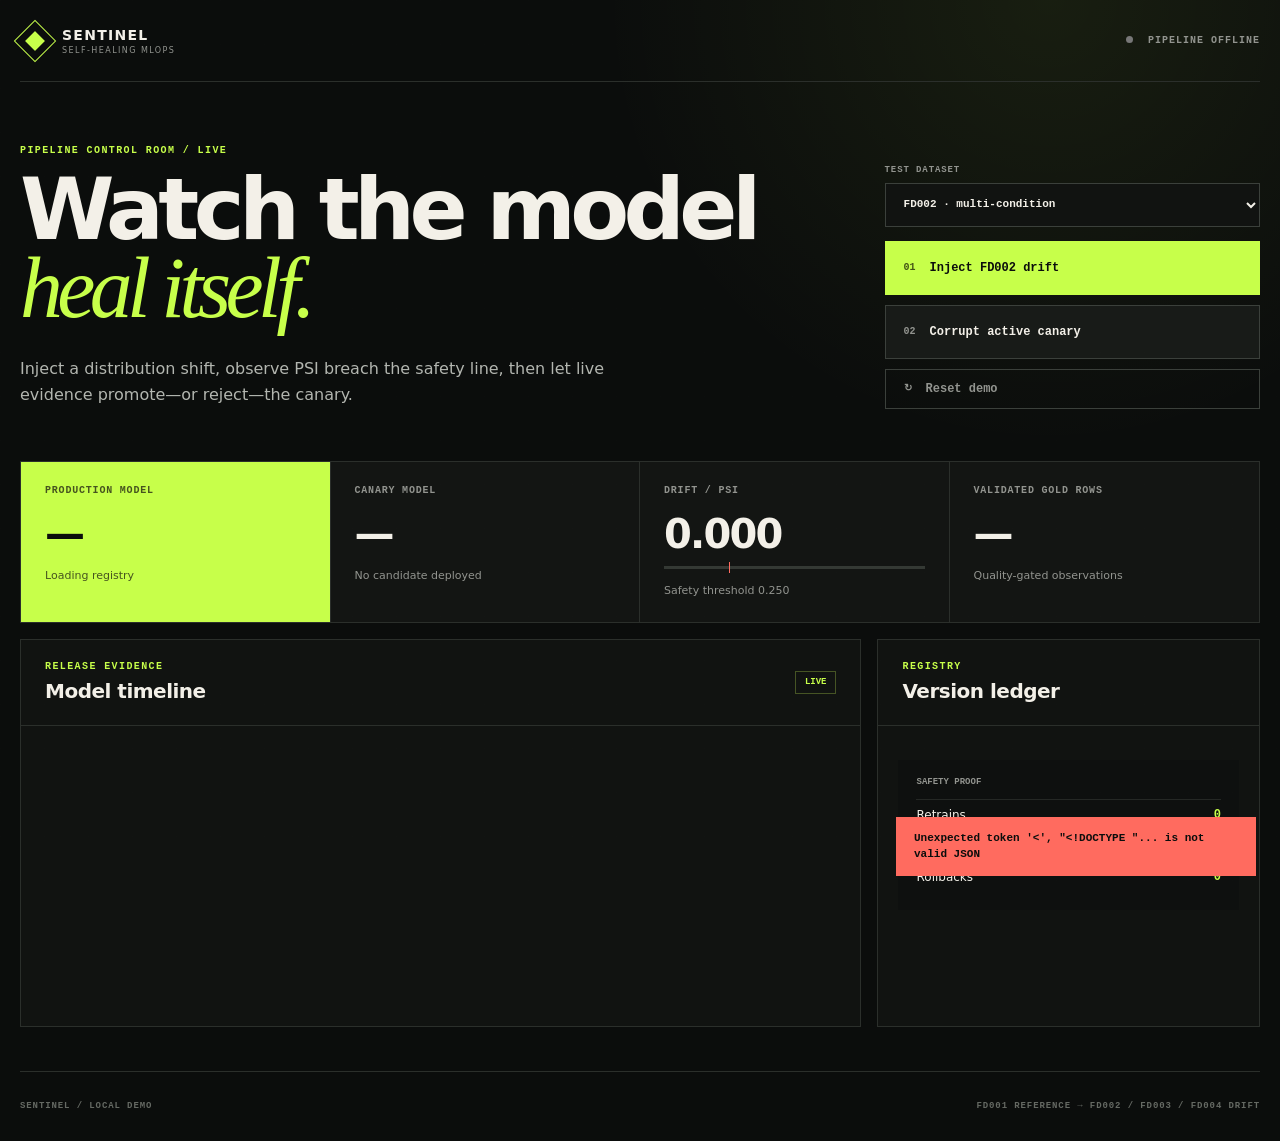
==== src/sentinel/web/index.html @ ae62caf4 "feat: add synthetic telemetry generation and associated types - Implemented `generate_telemetry` fun" ====
<!doctype html>
<html lang="en">
  <head>
    <meta charset="utf-8" />
    <meta name="viewport" content="width=device-width, initial-scale=1" />
    <meta name="description" content="Operate and verify the Sentinel self-healing MLOps loop." />
    <title>Sentinel Control Room</title>
    <link rel="stylesheet" href="styles.css" />
    <script src="app.js" defer></script>
  </head>
  <body>
    <div class="shell">
      <header class="topbar">
        <a class="brand" href="/" aria-label="Sentinel home">
          <span class="brand-mark" aria-hidden="true"></span>
          <span><strong>SENTINEL</strong><small>SELF-HEALING MLOPS</small></span>
        </a>
        <div class="connection" id="connection"><span></span> Connecting</div>
      </header>

      <main>
        <section class="hero" aria-labelledby="page-title">
          <div>
            <p class="eyebrow">PIPELINE CONTROL ROOM / LIVE</p>
            <h1 id="page-title">Watch the model<br /><em>heal itself.</em></h1>
            <p class="lede">Inject a distribution shift, observe PSI breach the safety line, then let live evidence promote—or reject—the canary.</p>
          </div>
          <div class="actions" aria-label="Demo controls">
            <label class="dataset-control" for="dataset">
              <span>TEST DATASET</span>
              <select id="dataset">
                <option value="FD002">FD002 · multi-condition</option>
                <option value="FD003">FD003 · dual-fault</option>
                <option value="FD004">FD004 · multi-condition + dual-fault</option>
              </select>
            </label>
            <button class="primary" id="drift-action"><span>01</span> Inject FD002 drift</button>
            <button id="regression-action"><span>02</span> Corrupt active canary</button>
            <button class="quiet" id="reset-action"><span>↻</span> Reset demo</button>
          </div>
        </section>

        <section class="signal-grid" aria-label="Current pipeline signals">
          <article class="signal accent">
            <p>Production model</p>
            <strong id="production-version">—</strong>
            <small id="production-state">Loading registry</small>
          </article>
          <article class="signal">
            <p>Canary model</p>
            <strong id="canary-version">—</strong>
            <small id="canary-state">No candidate deployed</small>
          </article>
          <article class="signal">
            <p>Drift / PSI</p>
            <strong id="drift-score">0.000</strong>
            <div class="meter" aria-hidden="true"><span id="drift-meter"></span><i></i></div>
            <small>Safety threshold 0.250</small>
          </article>
          <article class="signal">
            <p>Validated Gold rows</p>
            <strong id="gold-rows">—</strong>
            <small>Quality-gated observations</small>
          </article>
        </section>

        <section class="workspace">
          <article class="panel timeline-panel">
            <div class="panel-heading">
              <div><p class="eyebrow">RELEASE EVIDENCE</p><h2>Model timeline</h2></div>
              <span class="live-pill">LIVE</span>
            </div>
            <ol class="timeline" id="timeline" aria-live="polite"></ol>
          </article>

          <aside class="panel registry-panel">
            <div class="panel-heading"><div><p class="eyebrow">REGISTRY</p><h2>Version ledger</h2></div></div>
            <div id="versions" class="versions"></div>
            <div class="proof">
              <p>Safety proof</p>
              <div><span>Retrains</span><strong id="retrain-count">0</strong></div>
              <div><span>Promotions</span><strong id="promotion-count">0</strong></div>
              <div><span>Rollbacks</span><strong id="rollback-count">0</strong></div>
            </div>
          </aside>
        </section>
      </main>

      <footer><span>SENTINEL / LOCAL DEMO</span><span>FD001 REFERENCE → FD002 / FD003 / FD004 DRIFT</span></footer>
    </div>
    <div class="toast" id="toast" role="status" aria-live="polite"></div>
  </body>
</html>
---- src/sentinel/web/styles.css ----
:root {
  color-scheme: dark;
  --ink: #f3f0e8;
  --muted: #92948f;
  --panel: #151715;
  --line: #2b2f2b;
  --acid: #c7ff4a;
  --acid-soft: rgba(199, 255, 74, 0.12);
  --danger: #ff6b5f;
  --bg: #0b0d0c;
}

* { box-sizing: border-box; }

body {
  margin: 0;
  min-width: 320px;
  background:
    radial-gradient(circle at 82% 0%, rgba(199, 255, 74, 0.07), transparent 28rem),
    var(--bg);
  color: var(--ink);
  font-family: Inter, ui-sans-serif, system-ui, -apple-system, BlinkMacSystemFont, "Segoe UI", sans-serif;
}

body::before {
  position: fixed;
  inset: 0;
  pointer-events: none;
  content: "";
  opacity: 0.18;
  background-image: linear-gradient(rgba(255,255,255,.025) 1px, transparent 1px), linear-gradient(90deg, rgba(255,255,255,.025) 1px, transparent 1px);
  background-size: 44px 44px;
}

.shell { width: min(1360px, calc(100% - 40px)); margin: 0 auto; }
.topbar { height: 82px; display: flex; align-items: center; justify-content: space-between; border-bottom: 1px solid var(--line); }
.brand { display: flex; align-items: center; gap: 12px; color: inherit; text-decoration: none; letter-spacing: .08em; }
.brand-mark { width: 30px; height: 30px; border: 1px solid var(--acid); position: relative; transform: rotate(45deg); }
.brand-mark::after { content: ""; position: absolute; inset: 7px; background: var(--acid); }
.brand strong, .brand small { display: block; }
.brand strong { font-size: 14px; }
.brand small { margin-top: 3px; color: var(--muted); font-size: 8px; letter-spacing: .18em; }
.connection { color: var(--muted); font: 600 10px/1 ui-monospace, SFMono-Regular, Menlo, monospace; text-transform: uppercase; letter-spacing: .1em; }
.connection span { display: inline-block; width: 7px; height: 7px; margin-right: 8px; border-radius: 50%; background: #777; }
.connection.online { color: var(--acid); }
.connection.online span { background: var(--acid); box-shadow: 0 0 12px var(--acid); }

.hero { min-height: 350px; display: grid; grid-template-columns: minmax(0, 1.5fr) minmax(280px, .7fr); align-items: end; gap: 60px; padding: 64px 0 52px; }
.eyebrow { margin: 0 0 14px; color: var(--acid); font: 700 10px/1 ui-monospace, SFMono-Regular, Menlo, monospace; letter-spacing: .14em; }
h1 { margin: 0; max-width: 820px; font-size: clamp(46px, 6.7vw, 94px); line-height: .91; letter-spacing: -.065em; font-weight: 720; }
h1 em { color: var(--acid); font-family: Georgia, serif; font-weight: 400; }
.lede { max-width: 630px; margin: 28px 0 0; color: #b3b6b0; font-size: 16px; line-height: 1.65; }
.actions { display: grid; gap: 10px; align-content: end; }
.dataset-control { display: grid; gap: 8px; padding-bottom: 4px; color: var(--muted); font: 650 9px/1 ui-monospace, monospace; letter-spacing: .1em; }
select { width: 100%; min-height: 44px; border: 1px solid #3b403b; border-radius: 0; background: #111311; color: var(--ink); padding: 0 14px; font: 600 11px/1 ui-monospace, monospace; }
select:focus-visible, button:focus-visible { outline: 2px solid var(--acid); outline-offset: 2px; }
button { min-height: 54px; display: flex; align-items: center; gap: 14px; border: 1px solid #3b403b; background: #181b18; color: var(--ink); padding: 0 18px; cursor: pointer; font: 650 12px/1 ui-monospace, SFMono-Regular, Menlo, monospace; text-align: left; transition: .18s ease; }
button span { color: var(--muted); font-size: 10px; }
button:hover:not(:disabled) { transform: translateY(-2px); border-color: var(--acid); }
button.primary { background: var(--acid); color: #0b0d0c; border-color: var(--acid); }
button.primary span { color: #445516; }
button.quiet { min-height: 40px; background: transparent; color: var(--muted); }
button:disabled { opacity: .35; cursor: not-allowed; }

.signal-grid { display: grid; grid-template-columns: repeat(4, 1fr); border: 1px solid var(--line); }
.signal { min-height: 154px; padding: 24px; border-right: 1px solid var(--line); background: rgba(21,23,21,.84); }
.signal:last-child { border: 0; }
.signal.accent { background: var(--acid); color: #0b0d0c; }
.signal p { margin: 0; color: var(--muted); font: 650 10px/1 ui-monospace, SFMono-Regular, Menlo, monospace; letter-spacing: .08em; text-transform: uppercase; }
.signal.accent p, .signal.accent small { color: #46541f; }
.signal strong { display: block; margin: 18px 0 10px; font-size: 40px; line-height: 1; letter-spacing: -.045em; }
.signal small { color: var(--muted); font-size: 11px; }
.meter { height: 3px; margin: 12px 0 10px; position: relative; background: #343934; }
.meter span { display: block; height: 100%; width: 0; background: var(--acid); transition: width .5s ease; }
.meter i { position: absolute; left: 25%; top: -4px; width: 1px; height: 11px; background: var(--danger); }

.workspace { display: grid; grid-template-columns: 1.65fr .75fr; gap: 16px; padding: 16px 0 44px; }
.panel { border: 1px solid var(--line); background: rgba(18,20,18,.9); }
.panel-heading { min-height: 84px; padding: 22px 24px; display: flex; justify-content: space-between; align-items: center; border-bottom: 1px solid var(--line); }
.panel-heading .eyebrow { margin-bottom: 7px; }
h2 { margin: 0; font-size: 20px; letter-spacing: -.025em; }
.live-pill { border: 1px solid #465424; color: var(--acid); padding: 6px 9px; font: 700 9px/1 ui-monospace, monospace; }
.timeline { min-height: 300px; max-height: 410px; overflow: auto; list-style: none; padding: 10px 24px 24px; margin: 0; }
.timeline li { position: relative; display: grid; grid-template-columns: 58px 12px 1fr; gap: 12px; min-height: 62px; align-items: start; padding-top: 18px; color: #c9ccc5; font-size: 13px; }
.timeline time { color: #747872; font: 10px/1.3 ui-monospace, monospace; }
.timeline .dot { width: 8px; height: 8px; border: 1px solid var(--acid); background: var(--bg); transform: rotate(45deg); }
.timeline li:not(:last-child)::after { content: ""; position: absolute; left: 75px; top: 31px; bottom: -18px; width: 1px; background: #343834; }
.timeline b { display: block; margin-bottom: 5px; color: var(--ink); font: 650 11px/1.2 ui-monospace, monospace; text-transform: uppercase; }
.timeline p { margin: 0; color: var(--muted); line-height: 1.45; }
.empty { display: grid !important; grid-template-columns: 1fr !important; place-items: center; min-height: 250px !important; color: var(--muted) !important; text-align: center; }
.empty::after { display: none; }
.versions { padding: 10px 20px 16px; }
.version { display: grid; grid-template-columns: 42px 1fr auto; align-items: center; gap: 12px; padding: 16px 4px; border-bottom: 1px solid var(--line); }
.version-id { display: grid; place-items: center; width: 38px; height: 38px; border: 1px solid #3a3f39; color: var(--acid); font: 700 12px/1 ui-monospace, monospace; }
.version b { display: block; margin-bottom: 4px; font-size: 12px; text-transform: uppercase; }
.version small { color: var(--muted); font-size: 10px; }
.state { padding: 5px 7px; background: #292d29; color: #b6bbb2; font: 650 8px/1 ui-monospace, monospace; text-transform: uppercase; }
.state.production, .state.canary { color: var(--acid); background: var(--acid-soft); }
.state.rolled_back, .state.rejected { color: var(--danger); background: rgba(255,107,95,.1); }
.proof { margin: 8px 20px 20px; padding: 18px; background: #0e100f; }
.proof > p { margin: 0 0 12px; color: var(--muted); font: 650 9px/1 ui-monospace, monospace; text-transform: uppercase; }
.proof div { display: flex; justify-content: space-between; padding: 8px 0; border-top: 1px solid #252825; font-size: 12px; }
.proof strong { color: var(--acid); font-family: ui-monospace, monospace; }
footer { min-height: 70px; display: flex; align-items: center; justify-content: space-between; border-top: 1px solid var(--line); color: #656963; font: 600 9px/1 ui-monospace, monospace; letter-spacing: .1em; }
.toast { position: fixed; right: 24px; bottom: 24px; max-width: 360px; padding: 14px 18px; background: var(--ink); color: var(--bg); font: 650 11px/1.4 ui-monospace, monospace; opacity: 0; transform: translateY(15px); pointer-events: none; transition: .2s ease; }
.toast.visible { opacity: 1; transform: translateY(0); }
.toast.error { background: var(--danger); }

@media (max-width: 900px) {
  .hero, .workspace { grid-template-columns: 1fr; }
  .hero { gap: 36px; }
  .signal-grid { grid-template-columns: 1fr 1fr; }
  .signal:nth-child(2) { border-right: 0; }
  .signal:nth-child(-n+2) { border-bottom: 1px solid var(--line); }
}

@media (max-width: 560px) {
  .shell { width: min(100% - 24px, 1360px); }
  .topbar { height: 68px; }
  .hero { min-height: 0; padding: 48px 0 36px; }
  h1 { font-size: 48px; }
  .signal-grid { grid-template-columns: 1fr; }
  .signal { border-right: 0; border-bottom: 1px solid var(--line); }
  .workspace { padding-top: 12px; }
  footer { align-items: flex-start; flex-direction: column; justify-content: center; gap: 8px; }
}

@media (prefers-reduced-motion: reduce) {
  *, *::before, *::after { scroll-behavior: auto !important; transition: none !important; }
}
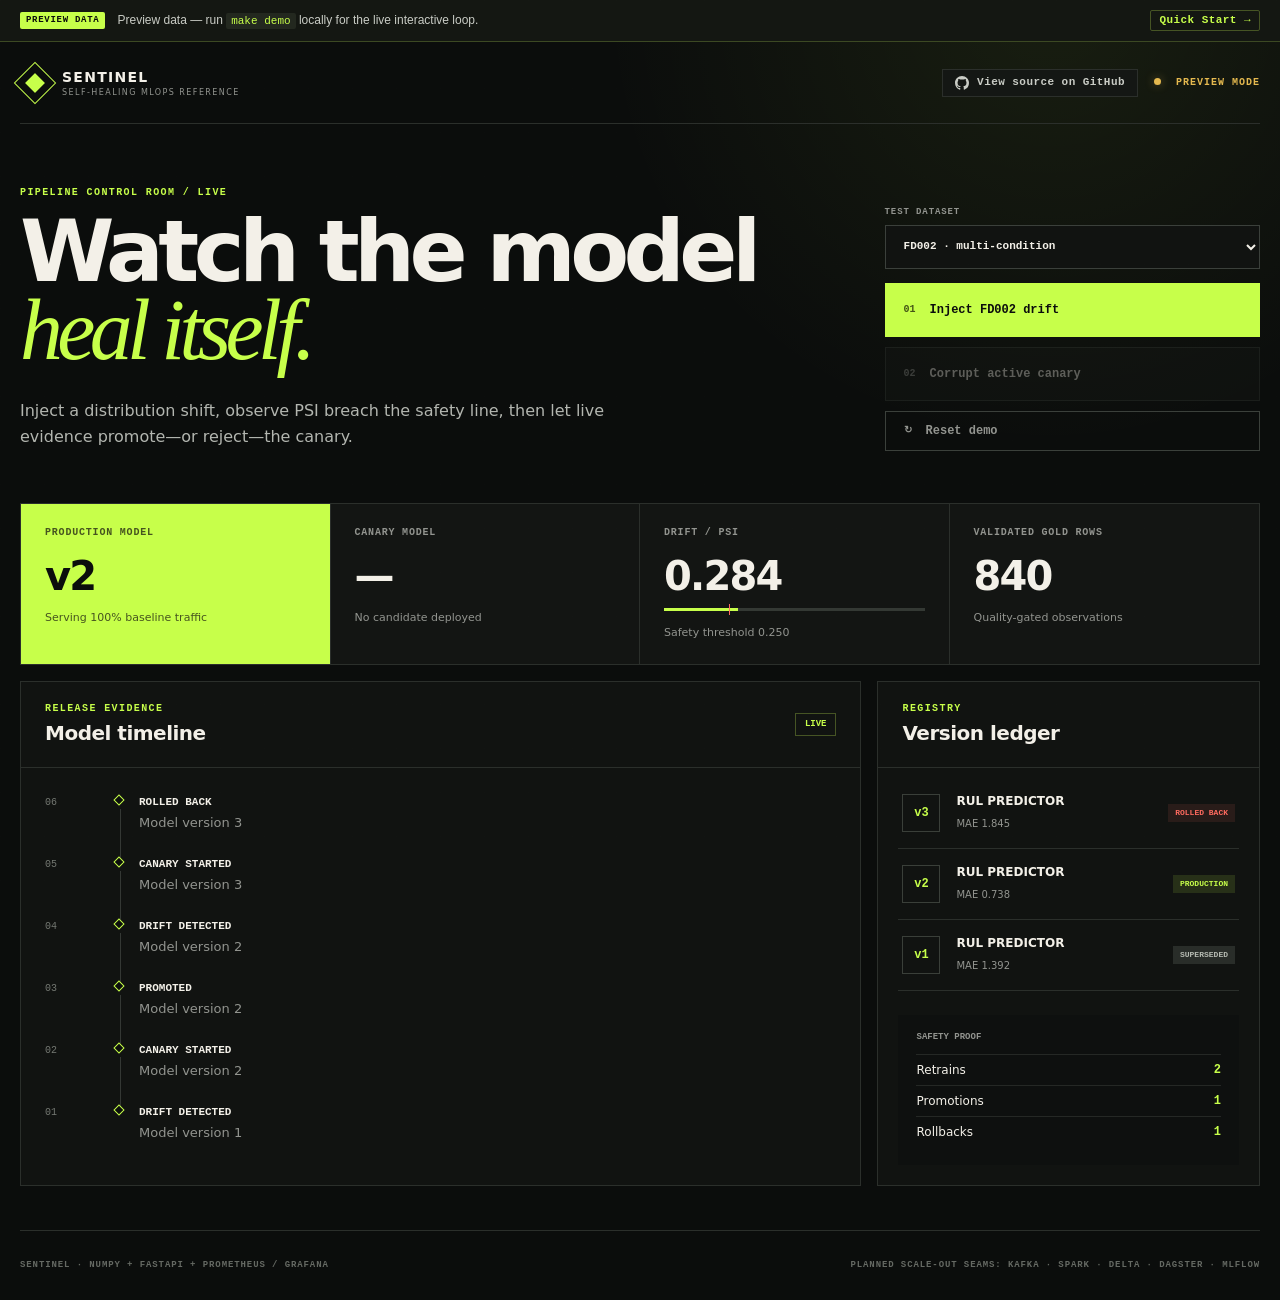
==== commit a89627c2: "feat(web): add demo preview fallback, GitHub repo link, and architecture copy alignment" ====
--- a/src/sentinel/web/index.html
+++ b/src/sentinel/web/index.html
@@ -9,13 +9,33 @@
     <script src="app.js" defer></script>
   </head>
   <body>
+    <div id="preview-banner" class="preview-banner hidden" role="status">
+      <div class="shell preview-banner-inner">
+        <span class="preview-badge">PREVIEW DATA</span>
+        <span class="preview-text">
+          Preview data — run <code>make demo</code> locally for the live interactive loop.
+        </span>
+        <a class="preview-link" href="https://github.com/scorpionTaj/Sentinel-MLOps#prove-the-loop" target="_blank" rel="noopener noreferrer">
+          Quick Start →
+        </a>
+      </div>
+    </div>
+
     <div class="shell">
       <header class="topbar">
         <a class="brand" href="/" aria-label="Sentinel home">
           <span class="brand-mark" aria-hidden="true"></span>
-          <span><strong>SENTINEL</strong><small>SELF-HEALING MLOPS</small></span>
+          <span><strong>SENTINEL</strong><small>SELF-HEALING MLOPS REFERENCE</small></span>
         </a>
-        <div class="connection" id="connection"><span></span> Connecting</div>
+        <div class="topbar-right">
+          <a class="github-link" href="https://github.com/scorpionTaj/Sentinel-MLOps" target="_blank" rel="noopener noreferrer" aria-label="View source on GitHub">
+            <svg viewBox="0 0 16 16" width="14" height="14" fill="currentColor" aria-hidden="true">
+              <path d="M8 0C3.58 0 0 3.58 0 8c0 3.54 2.29 6.53 5.47 7.59.4.07.55-.17.55-.38 0-.19-.01-.82-.01-1.49-2.01.37-2.53-.49-2.69-.94-.09-.23-.48-.94-.82-1.13-.28-.15-.68-.52-.01-.53.63-.01 1.08.58 1.23.82.72 1.21 1.87.87 2.33.66.07-.52.28-.87.51-1.07-1.78-.2-3.64-.89-3.64-3.95 0-.87.31-1.59.82-2.15-.08-.2-.36-1.02.08-2.12 0 0 .67-.21 2.2.82.64-.18 1.32-.27 2-.27.68 0 1.36.09 2 .27 1.53-1.04 2.2-.82 2.2-.82.44 1.1.16 1.92.08 2.12.51.56.82 1.27.82 2.15 0 3.07-1.87 3.75-3.65 3.95.29.25.54.73.54 1.48 0 1.07-.01 1.93-.01 2.2 0 .21.15.46.55.38A8.013 8.013 0 0016 8c0-4.42-3.58-8-8-8z"/>
+            </svg>
+            <span>View source on GitHub</span>
+          </a>
+          <div class="connection" id="connection"><span></span> Connecting</div>
+        </div>
       </header>
 
       <main>
@@ -86,7 +106,7 @@
         </section>
       </main>
 
-      <footer><span>SENTINEL / LOCAL DEMO</span><span>FD001 REFERENCE → FD002 / FD003 / FD004 DRIFT</span></footer>
+      <footer><span>SENTINEL · NUMPY + FASTAPI + PROMETHEUS / GRAFANA</span><span>PLANNED SCALE-OUT SEAMS: KAFKA · SPARK · DELTA · DAGSTER · MLFLOW</span></footer>
     </div>
     <div class="toast" id="toast" role="status" aria-live="polite"></div>
   </body>
--- a/src/sentinel/web/styles.css
+++ b/src/sentinel/web/styles.css
@@ -32,8 +32,80 @@
   background-size: 44px 44px;
 }
 
+.preview-banner {
+  background: #141712;
+  border-bottom: 1px solid #3c4923;
+  padding: 10px 0;
+  color: #dbe3d4;
+  font: 500 12px/1.4 Inter, sans-serif;
+}
+.preview-banner.hidden { display: none; }
+.preview-banner-inner {
+  display: flex;
+  align-items: center;
+  gap: 12px;
+  flex-wrap: wrap;
+}
+.preview-badge {
+  display: inline-block;
+  background: var(--acid);
+  color: #0b0d0c;
+  font: 750 9px/1 ui-monospace, monospace;
+  letter-spacing: .08em;
+  padding: 4px 6px;
+  border-radius: 2px;
+  text-transform: uppercase;
+}
+.preview-text {
+  flex: 1;
+  min-width: 260px;
+  color: #c9ccc5;
+}
+.preview-text code {
+  background: #23281f;
+  color: var(--acid);
+  padding: 2px 5px;
+  border-radius: 2px;
+  font-family: ui-monospace, monospace;
+  font-size: 11px;
+}
+.preview-link {
+  color: var(--acid);
+  text-decoration: none;
+  font: 600 11px/1 ui-monospace, monospace;
+  letter-spacing: .04em;
+  padding: 4px 8px;
+  border: 1px solid #465424;
+  border-radius: 2px;
+  transition: .15s ease;
+}
+.preview-link:hover {
+  background: var(--acid-soft);
+  border-color: var(--acid);
+}
+
 .shell { width: min(1360px, calc(100% - 40px)); margin: 0 auto; }
 .topbar { height: 82px; display: flex; align-items: center; justify-content: space-between; border-bottom: 1px solid var(--line); }
+.topbar-right { display: flex; align-items: center; gap: 16px; }
+.github-link {
+  display: inline-flex;
+  align-items: center;
+  gap: 8px;
+  padding: 6px 12px;
+  border: 1px solid var(--line);
+  background: #141714;
+  color: #c9ccc5;
+  text-decoration: none;
+  font: 600 11px/1 ui-monospace, monospace;
+  letter-spacing: .04em;
+  transition: .18s ease;
+}
+.github-link:hover {
+  border-color: var(--acid);
+  color: var(--ink);
+  transform: translateY(-1px);
+}
+.github-link svg { flex-shrink: 0; }
 .brand { display: flex; align-items: center; gap: 12px; color: inherit; text-decoration: none; letter-spacing: .08em; }
 .brand-mark { width: 30px; height: 30px; border: 1px solid var(--acid); position: relative; transform: rotate(45deg); }
 .brand-mark::after { content: ""; position: absolute; inset: 7px; background: var(--acid); }
@@ -44,6 +116,8 @@
 .connection span { display: inline-block; width: 7px; height: 7px; margin-right: 8px; border-radius: 50%; background: #777; }
 .connection.online { color: var(--acid); }
 .connection.online span { background: var(--acid); box-shadow: 0 0 12px var(--acid); }
+.connection.preview { color: #e5b94f; }
+.connection.preview span { background: #e5b94f; box-shadow: 0 0 10px rgba(229, 185, 79, 0.4); }
 
 .hero { min-height: 350px; display: grid; grid-template-columns: minmax(0, 1.5fr) minmax(280px, .7fr); align-items: end; gap: 60px; padding: 64px 0 52px; }
 .eyebrow { margin: 0 0 14px; color: var(--acid); font: 700 10px/1 ui-monospace, SFMono-Regular, Menlo, monospace; letter-spacing: .14em; }
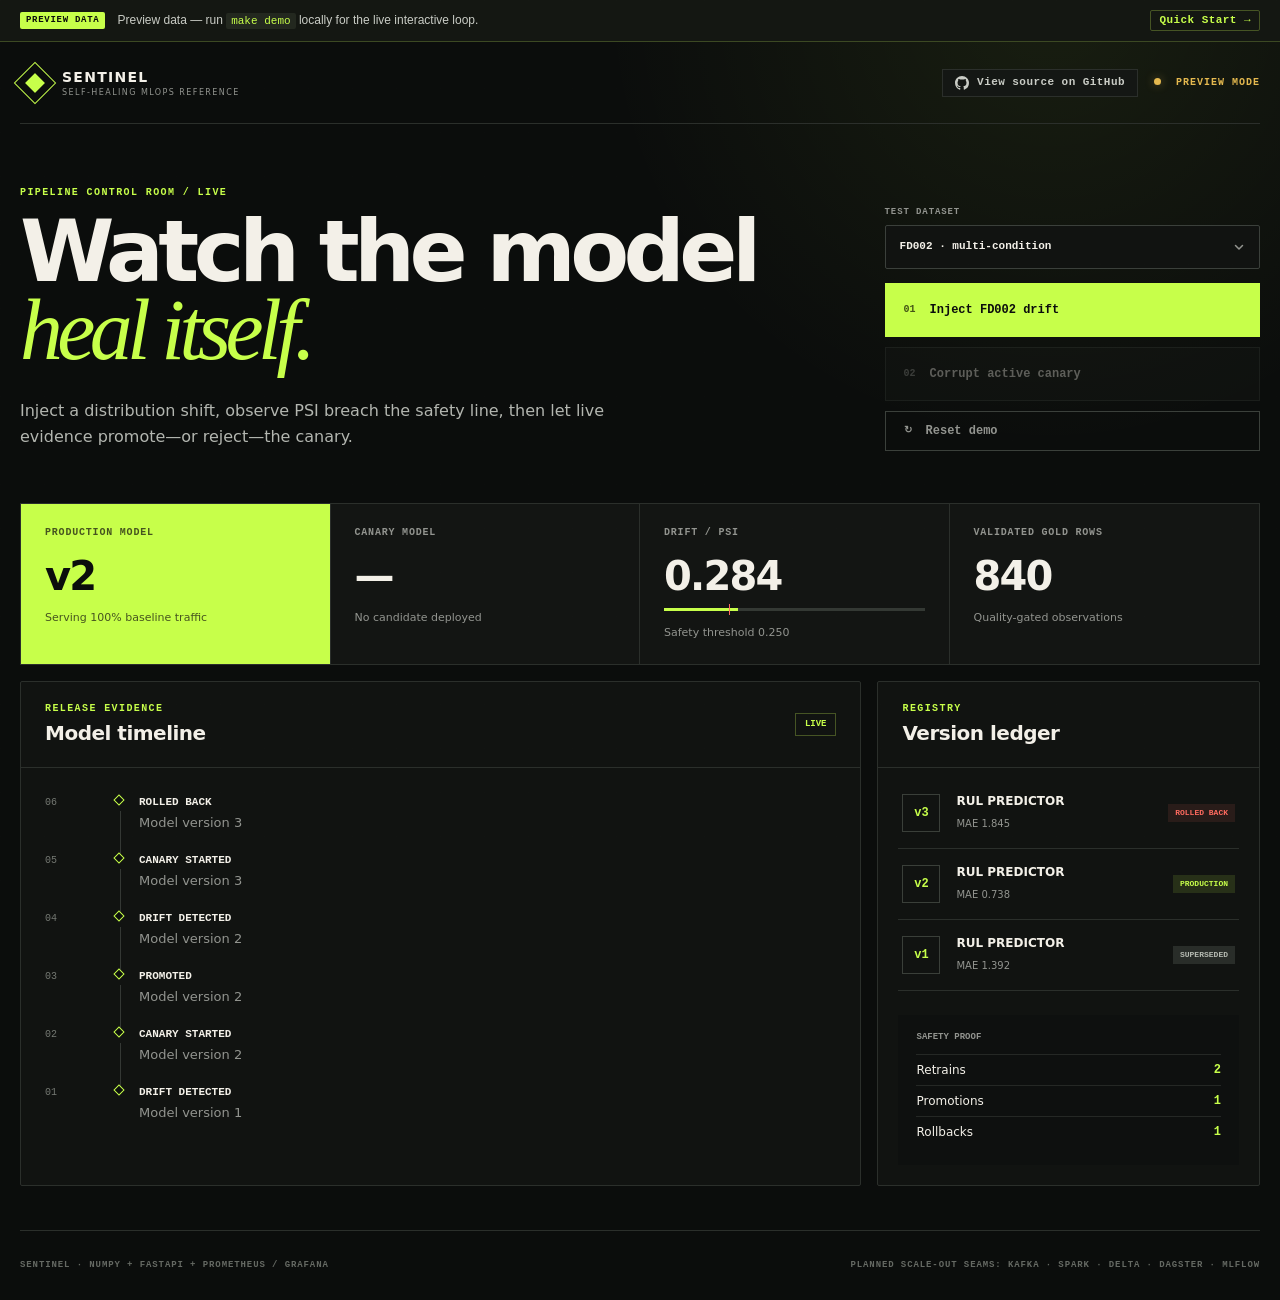
==== commit 797990ac: "fix(web): resolve timeline border containment, dropdown hover glitch, and enrich docs" ====
--- a/src/sentinel/web/index.html
+++ b/src/sentinel/web/index.html
@@ -48,10 +48,12 @@
           <div class="actions" aria-label="Demo controls">
             <label class="dataset-control" for="dataset">
               <span>TEST DATASET</span>
-              <select id="dataset">
+              <select id="dataset" aria-label="Select test dataset for drift injection">
                 <option value="FD002">FD002 · multi-condition</option>
                 <option value="FD003">FD003 · dual-fault</option>
                 <option value="FD004">FD004 · multi-condition + dual-fault</option>
+                <option value="SENSOR_BIAS">SENSOR_BIAS · sensor bias</option>
+                <option value="SENSOR_DROPOUT">SENSOR_DROPOUT · sensor dropout</option>
               </select>
             </label>
             <button class="primary" id="drift-action"><span>01</span> Inject FD002 drift</button>
--- a/src/sentinel/web/styles.css
+++ b/src/sentinel/web/styles.css
@@ -126,8 +126,33 @@
 .lede { max-width: 630px; margin: 28px 0 0; color: #b3b6b0; font-size: 16px; line-height: 1.65; }
 .actions { display: grid; gap: 10px; align-content: end; }
 .dataset-control { display: grid; gap: 8px; padding-bottom: 4px; color: var(--muted); font: 650 9px/1 ui-monospace, monospace; letter-spacing: .1em; }
-select { width: 100%; min-height: 44px; border: 1px solid #3b403b; border-radius: 0; background: #111311; color: var(--ink); padding: 0 14px; font: 600 11px/1 ui-monospace, monospace; }
+select {
+  width: 100%;
+  min-height: 44px;
+  border: 1px solid #3b403b;
+  border-radius: 2px;
+  background-color: #111311;
+  background-image: url("data:image/svg+xml,%3Csvg xmlns='http://www.w3.org/2000/svg' width='12' height='12' viewBox='0 0 12 12' fill='none'%3E%3Cpath d='M2.5 4.5L6 8L9.5 4.5' stroke='%2392948f' stroke-width='1.5' stroke-linecap='round' stroke-linejoin='round'/%3E%3C/svg%3E");
+  background-repeat: no-repeat;
+  background-position: right 14px center;
+  background-size: 12px;
+  color: var(--ink);
+  padding: 0 36px 0 14px;
+  font: 600 11px/1 ui-monospace, monospace;
+  appearance: none;
+  -webkit-appearance: none;
+  -moz-appearance: none;
+  cursor: pointer;
+  transition: border-color .15s ease;
+}
+select:hover { border-color: #555d55; }
 select:focus-visible, button:focus-visible { outline: 2px solid var(--acid); outline-offset: 2px; }
+select option {
+  background: #151815;
+  color: var(--ink);
+  padding: 8px 12px;
+  font: 500 11px ui-monospace, monospace;
+}
 button { min-height: 54px; display: flex; align-items: center; gap: 14px; border: 1px solid #3b403b; background: #181b18; color: var(--ink); padding: 0 18px; cursor: pointer; font: 650 12px/1 ui-monospace, SFMono-Regular, Menlo, monospace; text-align: left; transition: .18s ease; }
 button span { color: var(--muted); font-size: 10px; }
 button:hover:not(:disabled) { transform: translateY(-2px); border-color: var(--acid); }
@@ -149,13 +174,19 @@
 .meter i { position: absolute; left: 25%; top: -4px; width: 1px; height: 11px; background: var(--danger); }
 
 .workspace { display: grid; grid-template-columns: 1.65fr .75fr; gap: 16px; padding: 16px 0 44px; }
-.panel { border: 1px solid var(--line); background: rgba(18,20,18,.9); }
-.panel-heading { min-height: 84px; padding: 22px 24px; display: flex; justify-content: space-between; align-items: center; border-bottom: 1px solid var(--line); }
+.panel { border: 1px solid var(--line); background: rgba(18,20,18,.9); display: flex; flex-direction: column; overflow: hidden; border-radius: 2px; }
+.timeline-panel { display: flex; flex-direction: column; height: 100%; }
+.panel-heading { min-height: 84px; padding: 22px 24px; display: flex; justify-content: space-between; align-items: center; border-bottom: 1px solid var(--line); flex-shrink: 0; }
 .panel-heading .eyebrow { margin-bottom: 7px; }
 h2 { margin: 0; font-size: 20px; letter-spacing: -.025em; }
 .live-pill { border: 1px solid #465424; color: var(--acid); padding: 6px 9px; font: 700 9px/1 ui-monospace, monospace; }
-.timeline { min-height: 300px; max-height: 410px; overflow: auto; list-style: none; padding: 10px 24px 24px; margin: 0; }
-.timeline li { position: relative; display: grid; grid-template-columns: 58px 12px 1fr; gap: 12px; min-height: 62px; align-items: start; padding-top: 18px; color: #c9ccc5; font-size: 13px; }
+.timeline { flex: 1; min-height: 340px; max-height: 540px; overflow-y: auto; overflow-x: hidden; list-style: none; padding: 12px 24px 28px; margin: 0; scrollbar-width: thin; scrollbar-color: #343934 transparent; }
+.timeline::-webkit-scrollbar { width: 6px; }
+.timeline::-webkit-scrollbar-track { background: transparent; }
+.timeline::-webkit-scrollbar-thumb { background: #343934; border-radius: 3px; }
+.timeline::-webkit-scrollbar-thumb:hover { background: var(--acid); }
+.timeline li { position: relative; display: grid; grid-template-columns: 58px 12px 1fr; gap: 12px; min-height: 58px; align-items: start; padding-top: 16px; padding-bottom: 4px; color: #c9ccc5; font-size: 13px; }
+.timeline li:last-child { padding-bottom: 24px; }
 .timeline time { color: #747872; font: 10px/1.3 ui-monospace, monospace; }
 .timeline .dot { width: 8px; height: 8px; border: 1px solid var(--acid); background: var(--bg); transform: rotate(45deg); }
 .timeline li:not(:last-child)::after { content: ""; position: absolute; left: 75px; top: 31px; bottom: -18px; width: 1px; background: #343834; }
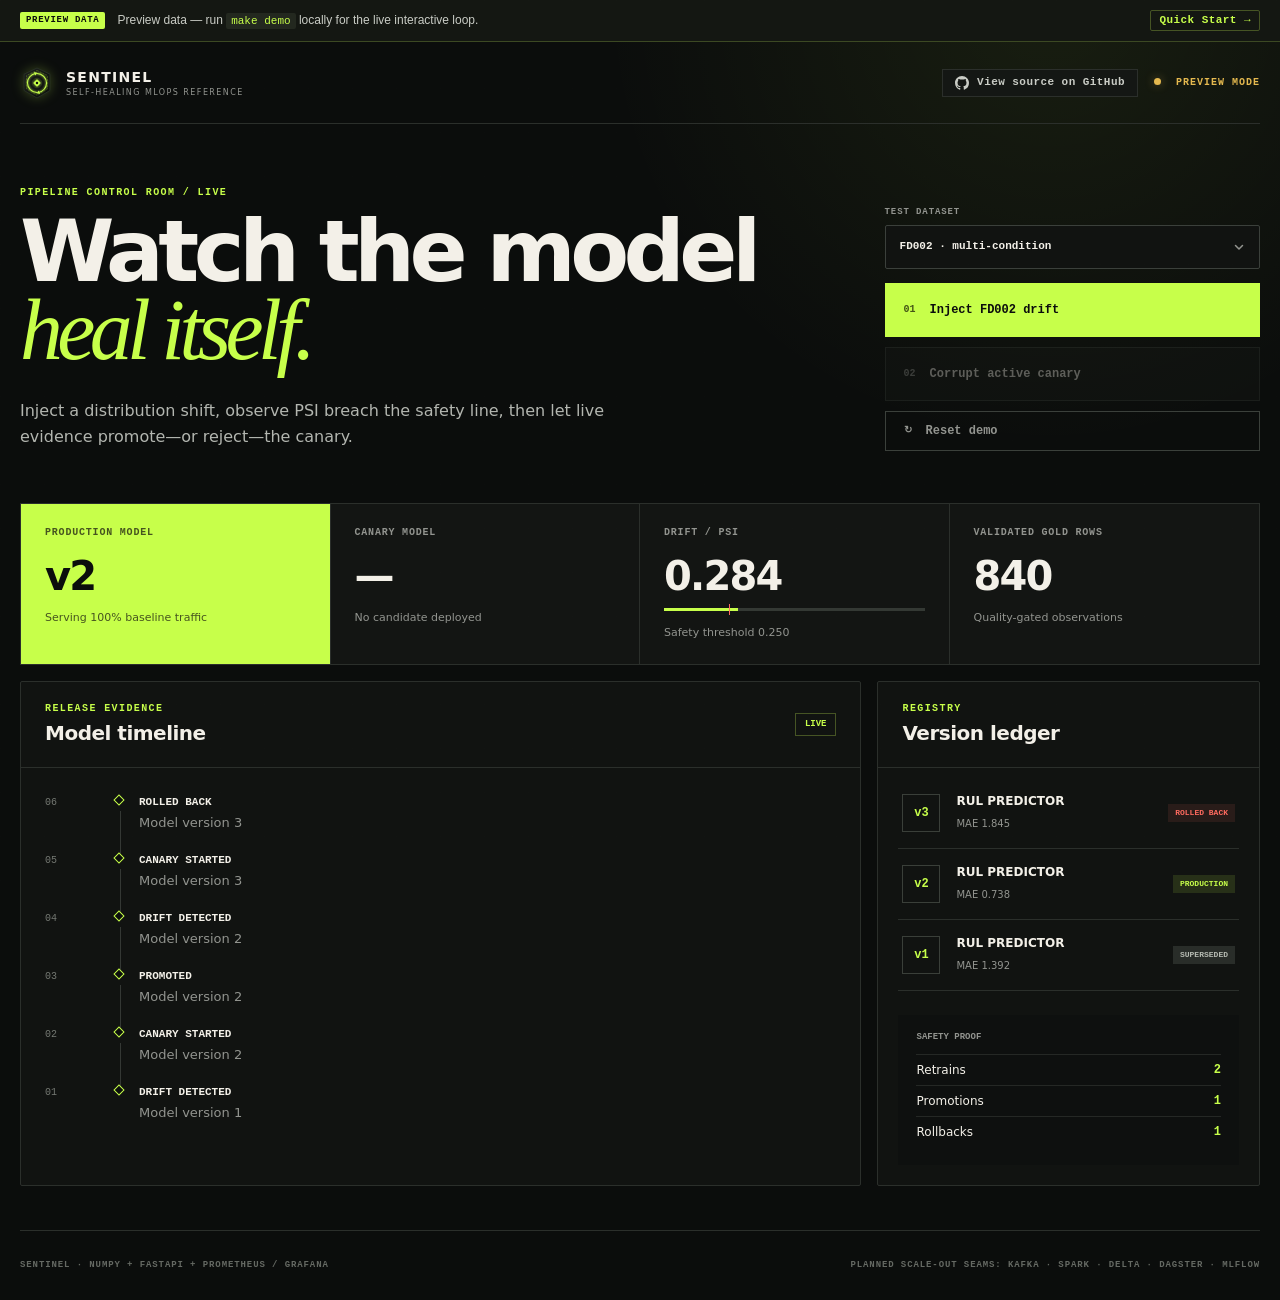
==== commit cf56b009: "feat: add app logo & favicon, implement architectural adapters, and polish docs" ====
--- a/src/sentinel/web/index.html
+++ b/src/sentinel/web/index.html
@@ -5,6 +5,7 @@
     <meta name="viewport" content="width=device-width, initial-scale=1" />
     <meta name="description" content="Operate and verify the Sentinel self-healing MLOps loop." />
     <title>Sentinel Control Room</title>
+    <link rel="icon" type="image/svg+xml" href="favicon.svg" />
     <link rel="stylesheet" href="styles.css" />
     <script src="app.js" defer></script>
   </head>
@@ -24,7 +25,7 @@
     <div class="shell">
       <header class="topbar">
         <a class="brand" href="/" aria-label="Sentinel home">
-          <span class="brand-mark" aria-hidden="true"></span>
+          <img src="logo.svg" alt="Sentinel Logo" class="brand-logo" width="34" height="34" />
           <span><strong>SENTINEL</strong><small>SELF-HEALING MLOPS REFERENCE</small></span>
         </a>
         <div class="topbar-right">
--- a/src/sentinel/web/styles.css
+++ b/src/sentinel/web/styles.css
@@ -107,8 +107,18 @@
 }
 .github-link svg { flex-shrink: 0; }
 .brand { display: flex; align-items: center; gap: 12px; color: inherit; text-decoration: none; letter-spacing: .08em; }
-.brand-mark { width: 30px; height: 30px; border: 1px solid var(--acid); position: relative; transform: rotate(45deg); }
-.brand-mark::after { content: ""; position: absolute; inset: 7px; background: var(--acid); }
+.brand-logo {
+  width: 34px;
+  height: 34px;
+  display: block;
+  flex-shrink: 0;
+  filter: drop-shadow(0 0 6px rgba(199, 255, 74, 0.25));
+  transition: transform .2s ease, filter .2s ease;
+}
+.brand:hover .brand-logo {
+  transform: scale(1.08) rotate(6deg);
+  filter: drop-shadow(0 0 12px rgba(199, 255, 74, 0.55));
+}
 .brand strong, .brand small { display: block; }
 .brand strong { font-size: 14px; }
 .brand small { margin-top: 3px; color: var(--muted); font-size: 8px; letter-spacing: .18em; }
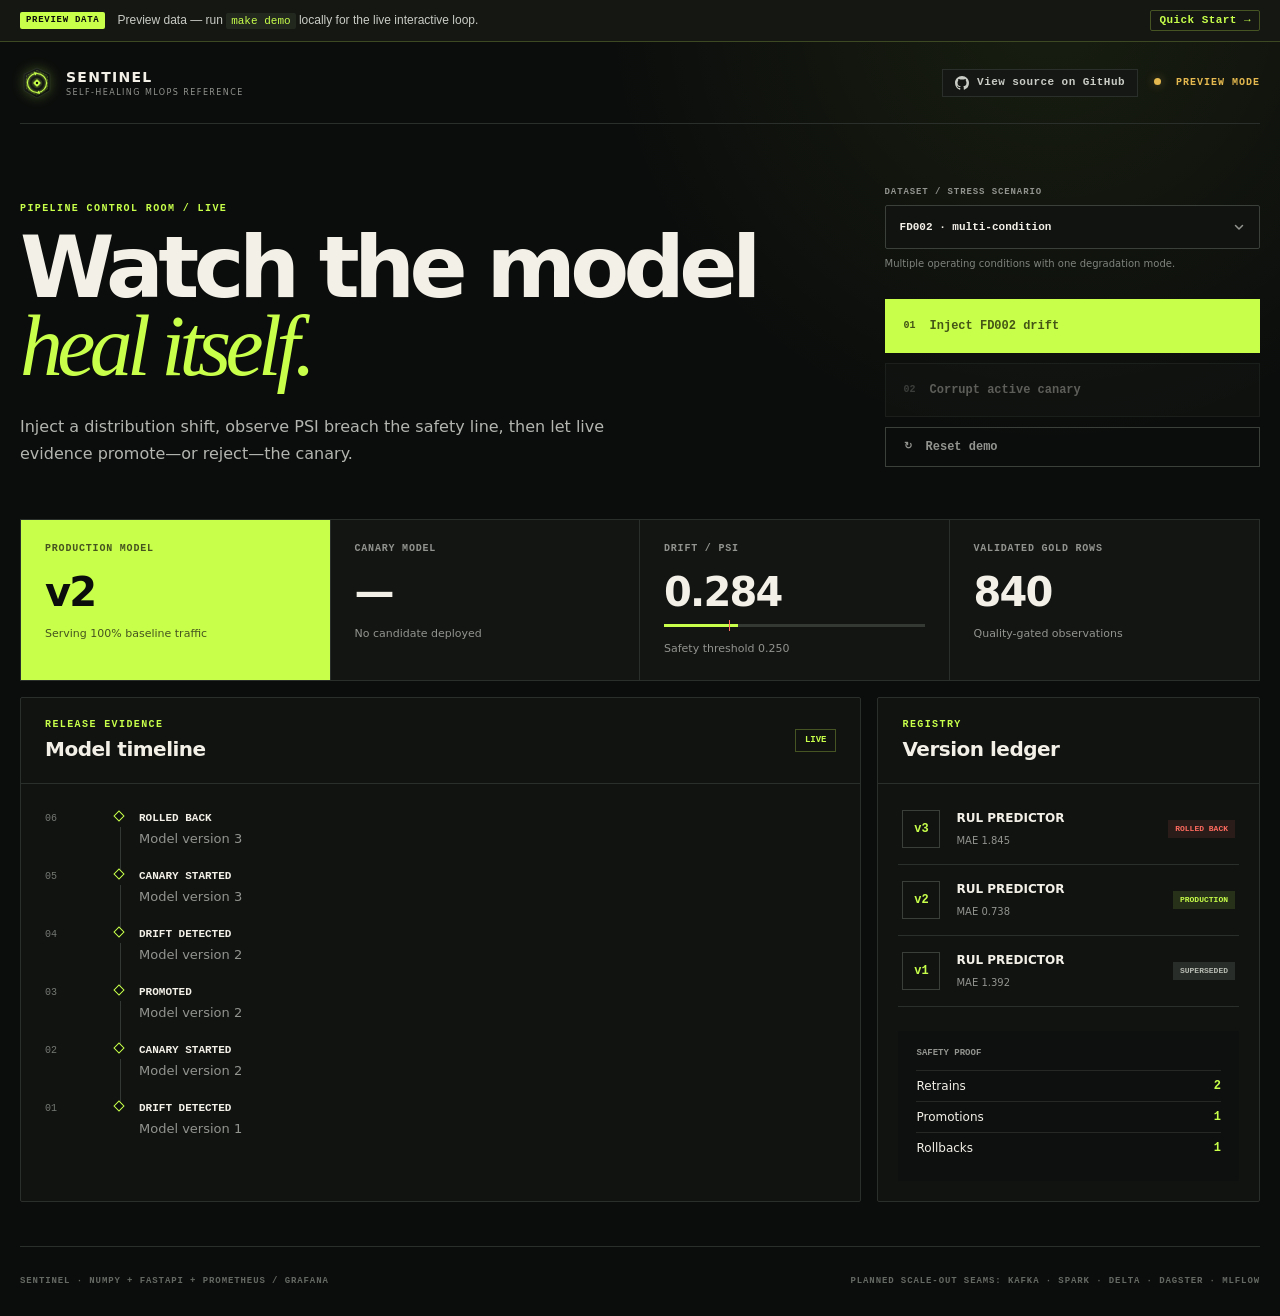
==== commit 34f09b80: "Add Sentinel Self-Healing MLOps Data Flow and Visual Check Configuration - Introduced `sentinel-data" ====
--- a/src/sentinel/web/index.html
+++ b/src/sentinel/web/index.html
@@ -48,16 +48,19 @@
           </div>
           <div class="actions" aria-label="Demo controls">
             <label class="dataset-control" for="dataset">
-              <span>TEST DATASET</span>
+              <span>DATASET / STRESS SCENARIO</span>
               <select id="dataset" aria-label="Select test dataset for drift injection">
                 <option value="FD002">FD002 · multi-condition</option>
                 <option value="FD003">FD003 · dual-fault</option>
                 <option value="FD004">FD004 · multi-condition + dual-fault</option>
                 <option value="SENSOR_BIAS">SENSOR_BIAS · sensor bias</option>
                 <option value="SENSOR_DROPOUT">SENSOR_DROPOUT · sensor dropout</option>
+                <option value="NOISE_BURST">NOISE_BURST · noisy acquisition window</option>
+                <option value="ADVERSARIAL">ADVERSARIAL · inverted degradation</option>
               </select>
+              <small id="dataset-description">Multiple operating conditions with one degradation mode.</small>
             </label>
-            <button class="primary" id="drift-action"><span>01</span> Inject FD002 drift</button>
+            <button class="primary" id="drift-action"><span>01</span><span class="action-label" id="drift-action-label">Inject FD002 drift</span></button>
             <button id="regression-action"><span>02</span> Corrupt active canary</button>
             <button class="quiet" id="reset-action"><span>↻</span> Reset demo</button>
           </div>
@@ -78,7 +81,7 @@
             <p>Drift / PSI</p>
             <strong id="drift-score">0.000</strong>
             <div class="meter" aria-hidden="true"><span id="drift-meter"></span><i></i></div>
-            <small>Safety threshold 0.250</small>
+            <small id="drift-detail">Safety threshold 0.250</small>
           </article>
           <article class="signal">
             <p>Validated Gold rows</p>
--- a/src/sentinel/web/styles.css
+++ b/src/sentinel/web/styles.css
@@ -136,6 +136,7 @@
 .lede { max-width: 630px; margin: 28px 0 0; color: #b3b6b0; font-size: 16px; line-height: 1.65; }
 .actions { display: grid; gap: 10px; align-content: end; }
 .dataset-control { display: grid; gap: 8px; padding-bottom: 4px; color: var(--muted); font: 650 9px/1 ui-monospace, monospace; letter-spacing: .1em; }
+.dataset-control small { min-height: 28px; color: #7f837d; font: 500 10px/1.35 ui-sans-serif, system-ui, sans-serif; letter-spacing: 0; }
 select {
   width: 100%;
   min-height: 44px;
@@ -165,6 +166,7 @@
 }
 button { min-height: 54px; display: flex; align-items: center; gap: 14px; border: 1px solid #3b403b; background: #181b18; color: var(--ink); padding: 0 18px; cursor: pointer; font: 650 12px/1 ui-monospace, SFMono-Regular, Menlo, monospace; text-align: left; transition: .18s ease; }
 button span { color: var(--muted); font-size: 10px; }
+button .action-label { color: inherit; font-size: inherit; }
 button:hover:not(:disabled) { transform: translateY(-2px); border-color: var(--acid); }
 button.primary { background: var(--acid); color: #0b0d0c; border-color: var(--acid); }
 button.primary span { color: #445516; }
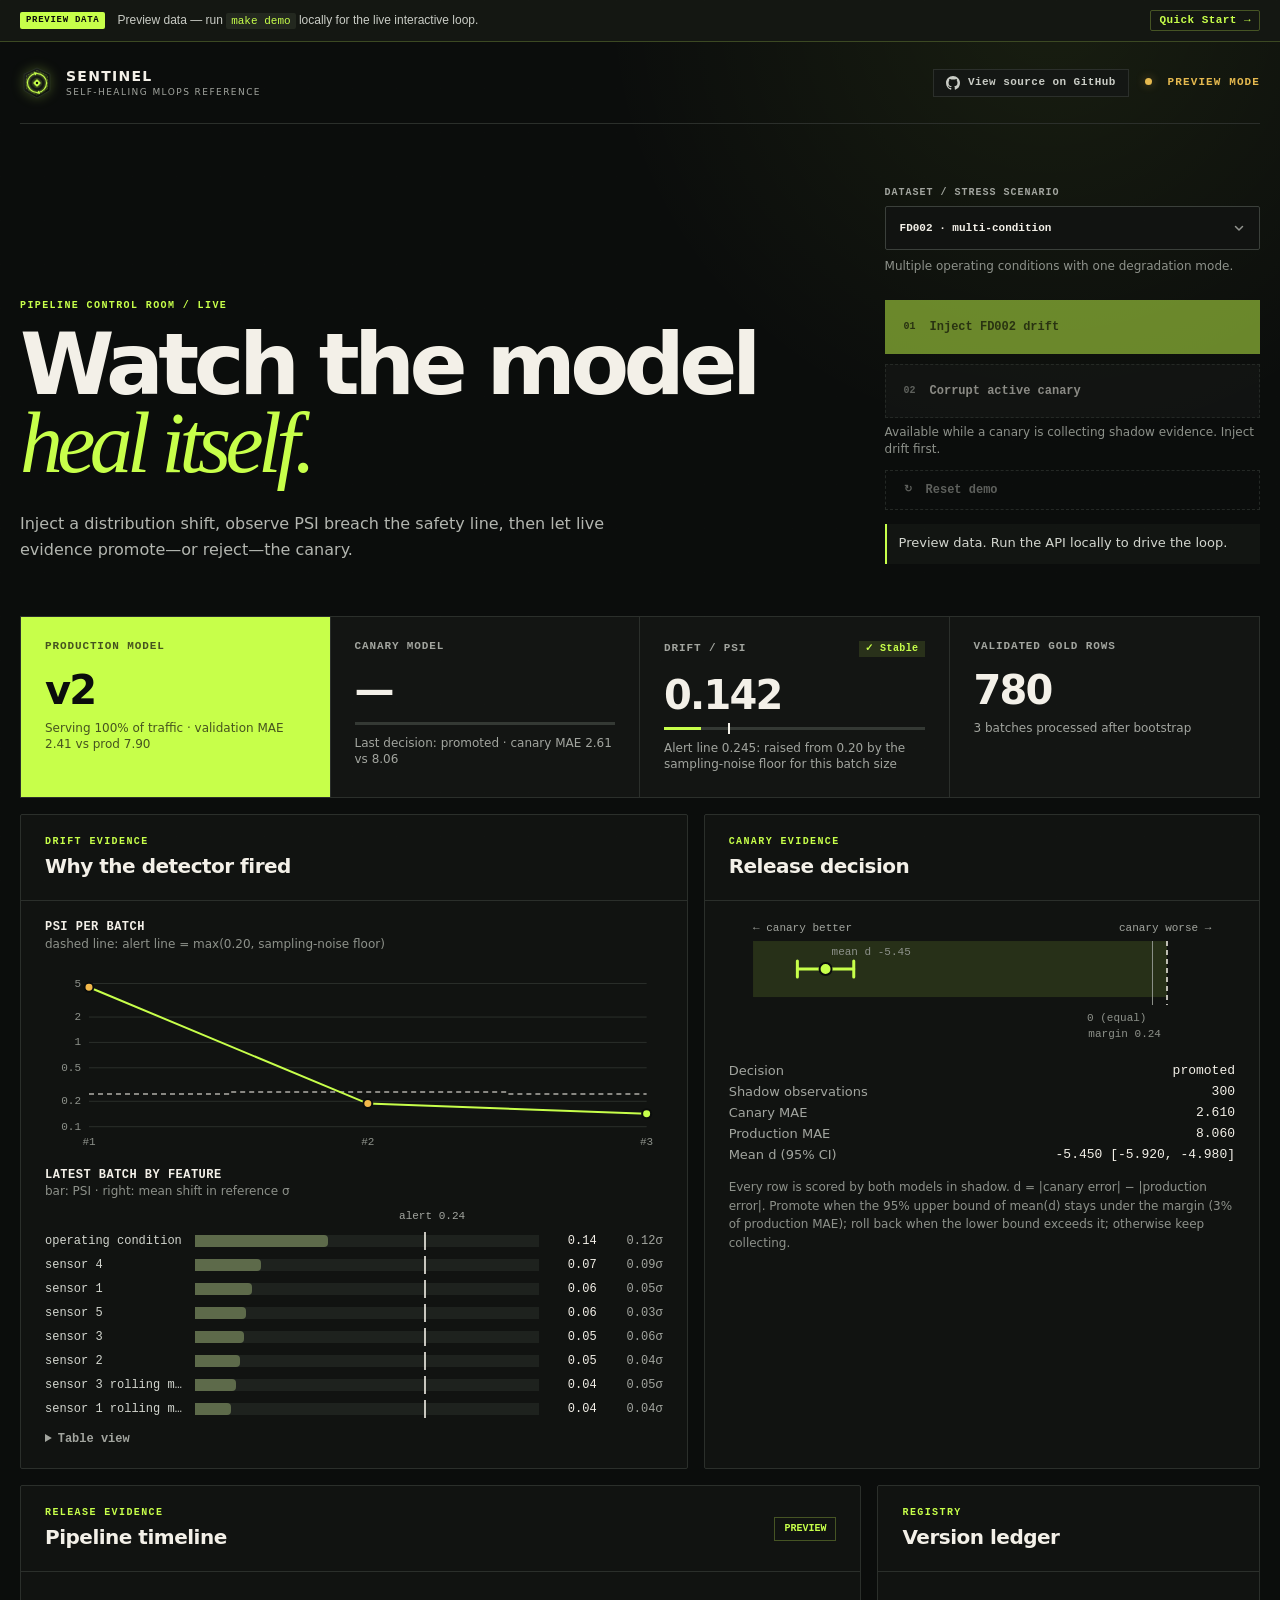
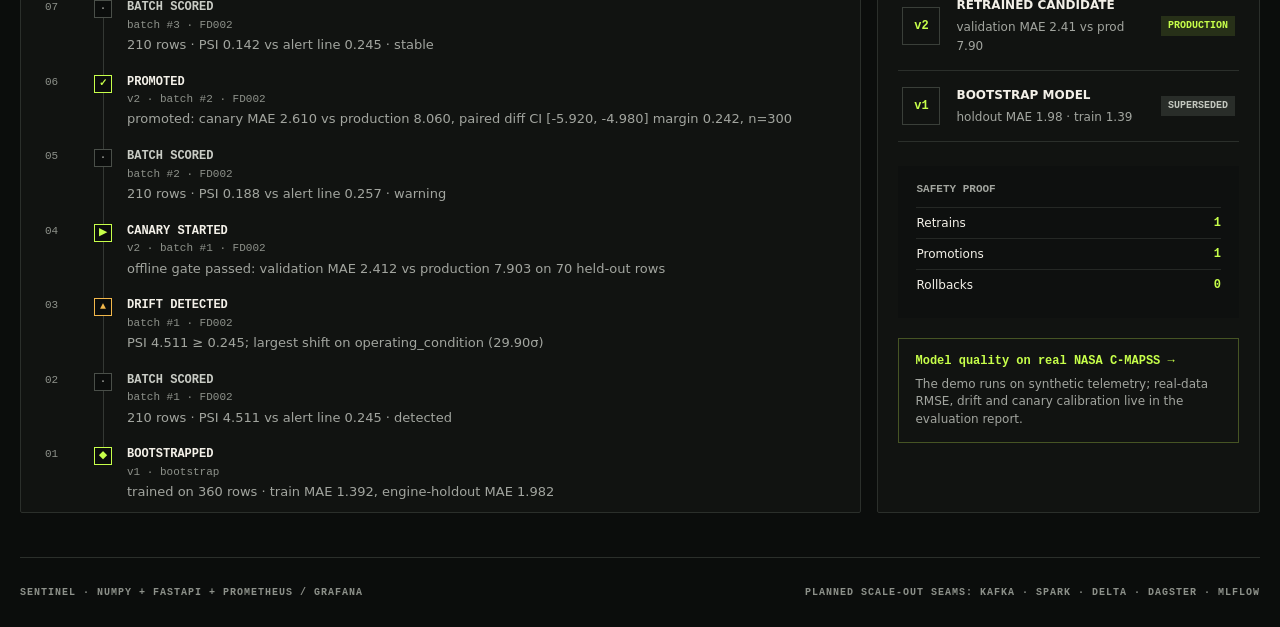
==== commit 6bacefb1: "Rebuild control room around decision evidence; add concept-drift trigger Demo correctness - The API " ====
--- a/src/sentinel/web/index.html
+++ b/src/sentinel/web/index.html
@@ -33,7 +33,7 @@
             <svg viewBox="0 0 16 16" width="14" height="14" fill="currentColor" aria-hidden="true">
               <path d="M8 0C3.58 0 0 3.58 0 8c0 3.54 2.29 6.53 5.47 7.59.4.07.55-.17.55-.38 0-.19-.01-.82-.01-1.49-2.01.37-2.53-.49-2.69-.94-.09-.23-.48-.94-.82-1.13-.28-.15-.68-.52-.01-.53.63-.01 1.08.58 1.23.82.72 1.21 1.87.87 2.33.66.07-.52.28-.87.51-1.07-1.78-.2-3.64-.89-3.64-3.95 0-.87.31-1.59.82-2.15-.08-.2-.36-1.02.08-2.12 0 0 .67-.21 2.2.82.64-.18 1.32-.27 2-.27.68 0 1.36.09 2 .27 1.53-1.04 2.2-.82 2.2-.82.44 1.1.16 1.92.08 2.12.51.56.82 1.27.82 2.15 0 3.07-1.87 3.75-3.65 3.95.29.25.54.73.54 1.48 0 1.07-.01 1.93-.01 2.2 0 .21.15.46.55.38A8.013 8.013 0 0016 8c0-4.42-3.58-8-8-8z"/>
             </svg>
-            <span>View source on GitHub</span>
+            <span class="github-label">View source on GitHub</span>
           </a>
           <div class="connection" id="connection"><span></span> Connecting</div>
         </div>
@@ -61,8 +61,10 @@
               <small id="dataset-description">Multiple operating conditions with one degradation mode.</small>
             </label>
             <button class="primary" id="drift-action"><span>01</span><span class="action-label" id="drift-action-label">Inject FD002 drift</span></button>
-            <button id="regression-action"><span>02</span> Corrupt active canary</button>
-            <button class="quiet" id="reset-action"><span>↻</span> Reset demo</button>
+            <button id="regression-action" aria-describedby="regression-hint"><span>02</span><span class="action-label">Corrupt active canary</span></button>
+            <small class="action-hint" id="regression-hint">Available while a canary is collecting shadow evidence.</small>
+            <button class="quiet" id="reset-action"><span>↻</span><span class="action-label">Reset demo</span></button>
+            <p class="next-step" id="next-step" role="status" aria-live="polite"></p>
           </div>
         </section>
 
@@ -75,26 +77,60 @@
           <article class="signal">
             <p>Canary model</p>
             <strong id="canary-version">—</strong>
+            <div class="meter progress" aria-hidden="true"><span id="canary-meter"></span></div>
             <small id="canary-state">No candidate deployed</small>
           </article>
           <article class="signal">
-            <p>Drift / PSI</p>
+            <p>Drift / PSI <span class="verdict" id="drift-verdict"></span></p>
             <strong id="drift-score">0.000</strong>
-            <div class="meter" aria-hidden="true"><span id="drift-meter"></span><i></i></div>
-            <small id="drift-detail">Safety threshold 0.250</small>
+            <div class="meter" aria-hidden="true"><span id="drift-meter"></span><i id="drift-tick"></i></div>
+            <small id="drift-detail">No batch scored yet</small>
           </article>
           <article class="signal">
             <p>Validated Gold rows</p>
             <strong id="gold-rows">—</strong>
-            <small>Quality-gated observations</small>
+            <small id="batch-count">Quality-gated observations</small>
+          </article>
+        </section>
+
+        <section class="evidence">
+          <article class="panel">
+            <div class="panel-heading">
+              <div><p class="eyebrow">DRIFT EVIDENCE</p><h2>Why the detector fired</h2></div>
+            </div>
+            <div class="panel-body">
+              <h3>PSI per batch <small>dashed line: alert line = max(0.20, sampling-noise floor)</small></h3>
+              <div class="chart" id="psi-chart" role="img" aria-label="PSI per batch"></div>
+              <h3>Latest batch by feature <small>bar: PSI · right: mean shift in reference σ</small></h3>
+              <div class="feature-bars" id="feature-bars"></div>
+              <details class="table-view">
+                <summary>Table view</summary>
+                <div id="drift-table"></div>
+              </details>
+            </div>
+          </article>
+
+          <article class="panel">
+            <div class="panel-heading">
+              <div><p class="eyebrow">CANARY EVIDENCE</p><h2>Release decision</h2></div>
+            </div>
+            <div class="panel-body">
+              <div class="chart" id="canary-chart" role="img" aria-label="Canary confidence interval"></div>
+              <dl class="facts" id="canary-facts"></dl>
+              <p class="explainer">
+                Every row is scored by both models in shadow. d = |canary error| − |production error|.
+                Promote when the 95% upper bound of mean(d) stays under the margin (3% of production
+                MAE); roll back when the lower bound exceeds it; otherwise keep collecting.
+              </p>
+            </div>
           </article>
         </section>
 
         <section class="workspace">
           <article class="panel timeline-panel">
             <div class="panel-heading">
-              <div><p class="eyebrow">RELEASE EVIDENCE</p><h2>Model timeline</h2></div>
-              <span class="live-pill">LIVE</span>
+              <div><p class="eyebrow">RELEASE EVIDENCE</p><h2>Pipeline timeline</h2></div>
+              <span class="live-pill" id="live-pill">LIVE</span>
             </div>
             <ol class="timeline" id="timeline" aria-live="polite"></ol>
           </article>
@@ -108,12 +144,16 @@
               <div><span>Promotions</span><strong id="promotion-count">0</strong></div>
               <div><span>Rollbacks</span><strong id="rollback-count">0</strong></div>
             </div>
+            <a class="quality-link" href="https://github.com/scorpionTaj/Sentinel-MLOps/blob/main/docs/EVALUATION.md" target="_blank" rel="noopener noreferrer">
+              Model quality on real NASA C-MAPSS →
+              <small>The demo runs on synthetic telemetry; real-data RMSE, drift and canary calibration live in the evaluation report.</small>
+            </a>
           </aside>
         </section>
       </main>
 
       <footer><span>SENTINEL · NUMPY + FASTAPI + PROMETHEUS / GRAFANA</span><span>PLANNED SCALE-OUT SEAMS: KAFKA · SPARK · DELTA · DAGSTER · MLFLOW</span></footer>
     </div>
-    <div class="toast" id="toast" role="status" aria-live="polite"></div>
+    <div class="tooltip" id="tooltip" role="tooltip" hidden></div>
   </body>
 </html>
--- a/src/sentinel/web/styles.css
+++ b/src/sentinel/web/styles.css
@@ -1,7 +1,9 @@
 :root {
   color-scheme: dark;
   --ink: #f3f0e8;
-  --muted: #92948f;
+  --muted: #a2a59f;
+  --faint: #8d918a;
+  --warning: #f2b84b;
   --panel: #151715;
   --line: #2b2f2b;
   --acid: #c7ff4a;
@@ -121,8 +123,8 @@
 }
 .brand strong, .brand small { display: block; }
 .brand strong { font-size: 14px; }
-.brand small { margin-top: 3px; color: var(--muted); font-size: 8px; letter-spacing: .18em; }
-.connection { color: var(--muted); font: 600 10px/1 ui-monospace, SFMono-Regular, Menlo, monospace; text-transform: uppercase; letter-spacing: .1em; }
+.brand small { margin-top: 3px; color: var(--muted); font-size: 9px; letter-spacing: .16em; }
+.connection { color: var(--muted); font: 600 11px/1 ui-monospace, SFMono-Regular, Menlo, monospace; text-transform: uppercase; letter-spacing: .1em; }
 .connection span { display: inline-block; width: 7px; height: 7px; margin-right: 8px; border-radius: 50%; background: #777; }
 .connection.online { color: var(--acid); }
 .connection.online span { background: var(--acid); box-shadow: 0 0 12px var(--acid); }
@@ -135,8 +137,8 @@
 h1 em { color: var(--acid); font-family: Georgia, serif; font-weight: 400; }
 .lede { max-width: 630px; margin: 28px 0 0; color: #b3b6b0; font-size: 16px; line-height: 1.65; }
 .actions { display: grid; gap: 10px; align-content: end; }
-.dataset-control { display: grid; gap: 8px; padding-bottom: 4px; color: var(--muted); font: 650 9px/1 ui-monospace, monospace; letter-spacing: .1em; }
-.dataset-control small { min-height: 28px; color: #7f837d; font: 500 10px/1.35 ui-sans-serif, system-ui, sans-serif; letter-spacing: 0; }
+.dataset-control { display: grid; gap: 8px; padding-bottom: 4px; color: var(--muted); font: 650 10px/1 ui-monospace, monospace; letter-spacing: .1em; }
+.dataset-control small { min-height: 28px; color: var(--faint); font: 500 12px/1.4 ui-sans-serif, system-ui, sans-serif; letter-spacing: 0; }
 select {
   width: 100%;
   min-height: 44px;
@@ -171,19 +173,82 @@
 button.primary { background: var(--acid); color: #0b0d0c; border-color: var(--acid); }
 button.primary span { color: #445516; }
 button.quiet { min-height: 40px; background: transparent; color: var(--muted); }
-button:disabled { opacity: .35; cursor: not-allowed; }
+button:disabled { opacity: .55; cursor: not-allowed; border-style: dashed; }
+button.primary:disabled { opacity: .5; }
+button.working { position: relative; }
+button.working .action-label::after { content: " · working…"; }
+.action-hint { margin: -4px 0 2px; color: var(--faint); font: 500 12px/1.4 ui-sans-serif, system-ui, sans-serif; }
+.next-step { min-height: 40px; margin: 4px 0 0; padding: 10px 12px; border-left: 2px solid var(--acid); background: #121512; color: #d3d6cf; font: 500 13px/1.45 ui-sans-serif, system-ui, sans-serif; }
+.next-step.flash { border-color: var(--acid); background: #172010; }
+.next-step.error { border-color: var(--danger); background: #231312; color: #ffd5d1; }
 
 .signal-grid { display: grid; grid-template-columns: repeat(4, 1fr); border: 1px solid var(--line); }
 .signal { min-height: 154px; padding: 24px; border-right: 1px solid var(--line); background: rgba(21,23,21,.84); }
 .signal:last-child { border: 0; }
 .signal.accent { background: var(--acid); color: #0b0d0c; }
-.signal p { margin: 0; color: var(--muted); font: 650 10px/1 ui-monospace, SFMono-Regular, Menlo, monospace; letter-spacing: .08em; text-transform: uppercase; }
+.signal p { display: flex; justify-content: space-between; align-items: center; gap: 8px; margin: 0; color: var(--muted); font: 650 11px/1 ui-monospace, SFMono-Regular, Menlo, monospace; letter-spacing: .08em; text-transform: uppercase; }
 .signal.accent p, .signal.accent small { color: #46541f; }
 .signal strong { display: block; margin: 18px 0 10px; font-size: 40px; line-height: 1; letter-spacing: -.045em; }
-.signal small { color: var(--muted); font-size: 11px; }
+.signal small { display: block; color: var(--muted); font-size: 12px; line-height: 1.4; }
+.verdict { padding: 3px 6px; font: 700 10px/1 ui-monospace, monospace; letter-spacing: .04em; text-transform: none; }
+.verdict:empty { display: none; }
+.verdict.good, .tone-good { color: var(--acid); background: var(--acid-soft); }
+.verdict.warning { color: var(--warning); background: rgba(242, 184, 75, .12); }
+.verdict.critical { color: var(--danger); background: rgba(255, 107, 95, .12); }
 .meter { height: 3px; margin: 12px 0 10px; position: relative; background: #343934; }
 .meter span { display: block; height: 100%; width: 0; background: var(--acid); transition: width .5s ease; }
-.meter i { position: absolute; left: 25%; top: -4px; width: 1px; height: 11px; background: var(--danger); }
+.meter span.off-scale { background: repeating-linear-gradient(90deg, var(--acid) 0 10px, #8fb935 10px 12px); }
+.meter i { position: absolute; left: 20%; top: -4px; width: 2px; height: 11px; background: var(--ink); }
+.meter.progress span { background: #6fa8ff; }
+
+.evidence { display: grid; grid-template-columns: 1.2fr 1fr; gap: 16px; padding-top: 16px; }
+.panel-body { padding: 18px 24px 22px; }
+h3 { margin: 14px 0 10px; color: var(--ink); font: 650 12px/1.4 ui-monospace, monospace; text-transform: uppercase; letter-spacing: .04em; }
+h3:first-child { margin-top: 0; }
+h3 small { display: block; color: var(--faint); font: 500 12px/1.4 ui-sans-serif, system-ui, sans-serif; text-transform: none; letter-spacing: 0; }
+.chart { width: 100%; }
+.chart svg { display: block; width: 100%; height: auto; overflow: visible; }
+.chart-caption { margin: 0 0 8px; color: var(--muted); font-size: 12px; }
+.chart .point.concept { fill: var(--warning); }
+.chart-empty { margin: 0; padding: 28px 0; color: var(--faint); font-size: 13px; text-align: center; }
+.chart .grid { stroke: #2b2f2b; stroke-width: 1; }
+.chart .axis { fill: var(--faint); font: 11px ui-monospace, monospace; }
+.chart .axis.strong { fill: var(--muted); }
+.chart .series { fill: none; stroke: var(--acid); stroke-width: 2; vector-effect: non-scaling-stroke; }
+.chart .alert-line { fill: none; stroke: var(--ink); stroke-width: 1.5; stroke-dasharray: 5 4; opacity: .7; vector-effect: non-scaling-stroke; }
+.chart .point { fill: var(--acid); stroke: var(--bg); stroke-width: 2; }
+.chart .point.detected, .chart .point.warning { fill: var(--warning); }
+.chart .hit { fill: transparent; cursor: crosshair; }
+.chart .zone-promote { fill: var(--acid-soft); }
+.chart .zero { stroke: var(--faint); stroke-width: 1; }
+.chart .margin { stroke: var(--ink); stroke-width: 1.5; stroke-dasharray: 5 4; }
+.chart .ci { stroke-width: 3; stroke-linecap: round; }
+.chart .ci.good, .chart .estimate.good { stroke: var(--acid); fill: var(--acid); }
+.chart .ci.critical, .chart .estimate.critical { stroke: var(--danger); fill: var(--danger); }
+.chart .estimate { stroke: var(--bg) !important; stroke-width: 2; }
+.feature-bars { display: grid; gap: 6px; }
+.bars-scale { position: relative; height: 16px; margin-left: 150px; margin-right: 112px; }
+.bars-scale span { position: absolute; transform: translateX(-50%); color: var(--muted); font: 11px ui-monospace, monospace; white-space: nowrap; }
+.bar-row { display: grid; grid-template-columns: 140px 1fr 48px 56px; align-items: center; gap: 10px; padding: 2px 0; font: 12px ui-monospace, monospace; color: #d3d6cf; }
+.bar-row:focus-visible { outline: 2px solid var(--acid); outline-offset: 2px; }
+.bar-label { overflow: hidden; text-overflow: ellipsis; white-space: nowrap; }
+.bar-track { position: relative; height: 12px; background: #1e221e; }
+.bar-fill { display: block; height: 100%; background: #5d6a4a; border-radius: 0 4px 4px 0; }
+.bar-row.over .bar-fill { background: var(--acid); }
+.bar-track i { position: absolute; top: -3px; bottom: -3px; width: 2px; background: var(--ink); opacity: .8; }
+.bar-value { text-align: right; color: var(--ink); }
+.bar-shift { text-align: right; color: var(--muted); }
+.table-view { margin-top: 14px; color: var(--muted); font-size: 12px; }
+.table-view summary { cursor: pointer; font: 600 12px ui-monospace, monospace; }
+.table-view table { width: 100%; margin-top: 8px; border-collapse: collapse; font: 12px ui-monospace, monospace; }
+.table-view th, .table-view td { padding: 6px 4px; border-bottom: 1px solid var(--line); text-align: right; }
+.table-view th:first-child, .table-view td:first-child { text-align: left; }
+.facts { display: grid; grid-template-columns: auto 1fr; gap: 6px 16px; margin: 16px 0 0; font-size: 13px; }
+.facts dt { color: var(--muted); }
+.facts dd { margin: 0; color: var(--ink); font-family: ui-monospace, monospace; text-align: right; }
+.explainer { margin: 16px 0 0; color: var(--faint); font-size: 12px; line-height: 1.55; }
+.tooltip { position: fixed; z-index: 20; max-width: 280px; padding: 10px 12px; background: #f3f0e8; color: #0b0d0c; font: 12px/1.45 ui-sans-serif, system-ui, sans-serif; pointer-events: none; box-shadow: 0 6px 24px rgba(0,0,0,.4); }
+.tooltip b { display: block; margin-bottom: 3px; font-family: ui-monospace, monospace; }
 
 .workspace { display: grid; grid-template-columns: 1.65fr .75fr; gap: 16px; padding: 16px 0 44px; }
 .panel { border: 1px solid var(--line); background: rgba(18,20,18,.9); display: flex; flex-direction: column; overflow: hidden; border-radius: 2px; }
@@ -191,18 +256,23 @@
 .panel-heading { min-height: 84px; padding: 22px 24px; display: flex; justify-content: space-between; align-items: center; border-bottom: 1px solid var(--line); flex-shrink: 0; }
 .panel-heading .eyebrow { margin-bottom: 7px; }
 h2 { margin: 0; font-size: 20px; letter-spacing: -.025em; }
-.live-pill { border: 1px solid #465424; color: var(--acid); padding: 6px 9px; font: 700 9px/1 ui-monospace, monospace; }
+.live-pill { border: 1px solid #465424; color: var(--acid); padding: 6px 9px; font: 700 10px/1 ui-monospace, monospace; }
 .timeline { flex: 1; min-height: 340px; max-height: 540px; overflow-y: auto; overflow-x: hidden; list-style: none; padding: 12px 24px 28px; margin: 0; scrollbar-width: thin; scrollbar-color: #343934 transparent; }
 .timeline::-webkit-scrollbar { width: 6px; }
 .timeline::-webkit-scrollbar-track { background: transparent; }
 .timeline::-webkit-scrollbar-thumb { background: #343934; border-radius: 3px; }
 .timeline::-webkit-scrollbar-thumb:hover { background: var(--acid); }
-.timeline li { position: relative; display: grid; grid-template-columns: 58px 12px 1fr; gap: 12px; min-height: 58px; align-items: start; padding-top: 16px; padding-bottom: 4px; color: #c9ccc5; font-size: 13px; }
+.timeline li { position: relative; display: grid; grid-template-columns: 40px 18px 1fr; gap: 12px; min-height: 58px; align-items: start; padding-top: 16px; padding-bottom: 4px; color: #c9ccc5; font-size: 13px; }
 .timeline li:last-child { padding-bottom: 24px; }
-.timeline time { color: #747872; font: 10px/1.3 ui-monospace, monospace; }
-.timeline .dot { width: 8px; height: 8px; border: 1px solid var(--acid); background: var(--bg); transform: rotate(45deg); }
-.timeline li:not(:last-child)::after { content: ""; position: absolute; left: 75px; top: 31px; bottom: -18px; width: 1px; background: #343834; }
-.timeline b { display: block; margin-bottom: 5px; color: var(--ink); font: 650 11px/1.2 ui-monospace, monospace; text-transform: uppercase; }
+.timeline time { color: var(--faint); font: 11px/1.3 ui-monospace, monospace; }
+.timeline .dot { position: relative; z-index: 1; display: grid; place-items: center; width: 18px; height: 18px; margin-left: -3px; border: 1px solid #4a4f49; background: var(--bg); color: var(--muted); font: 700 10px/1 ui-monospace, monospace; }
+.timeline li.good .dot { border-color: var(--acid); color: var(--acid); }
+.timeline li.warning .dot { border-color: var(--warning); color: var(--warning); }
+.timeline li.critical .dot { border-color: var(--danger); color: var(--danger); }
+.timeline li.neutral b { color: #c9ccc5; }
+.timeline em { display: block; margin-bottom: 4px; color: var(--faint); font: normal 11px/1.3 ui-monospace, monospace; }
+.timeline li:not(:last-child)::after { content: ""; position: absolute; left: 58px; top: 31px; bottom: -18px; width: 1px; background: #343834; }
+.timeline b { display: block; margin-bottom: 3px; color: var(--ink); font: 650 12px/1.2 ui-monospace, monospace; text-transform: uppercase; }
 .timeline p { margin: 0; color: var(--muted); line-height: 1.45; }
 .empty { display: grid !important; grid-template-columns: 1fr !important; place-items: center; min-height: 250px !important; color: var(--muted) !important; text-align: center; }
 .empty::after { display: none; }
@@ -210,21 +280,21 @@
 .version { display: grid; grid-template-columns: 42px 1fr auto; align-items: center; gap: 12px; padding: 16px 4px; border-bottom: 1px solid var(--line); }
 .version-id { display: grid; place-items: center; width: 38px; height: 38px; border: 1px solid #3a3f39; color: var(--acid); font: 700 12px/1 ui-monospace, monospace; }
 .version b { display: block; margin-bottom: 4px; font-size: 12px; text-transform: uppercase; }
-.version small { color: var(--muted); font-size: 10px; }
-.state { padding: 5px 7px; background: #292d29; color: #b6bbb2; font: 650 8px/1 ui-monospace, monospace; text-transform: uppercase; }
+.version small { color: var(--muted); font-size: 12px; }
+.state { padding: 5px 7px; background: #292d29; color: #c3c7bf; font: 650 10px/1 ui-monospace, monospace; text-transform: uppercase; }
 .state.production, .state.canary { color: var(--acid); background: var(--acid-soft); }
 .state.rolled_back, .state.rejected { color: var(--danger); background: rgba(255,107,95,.1); }
 .proof { margin: 8px 20px 20px; padding: 18px; background: #0e100f; }
-.proof > p { margin: 0 0 12px; color: var(--muted); font: 650 9px/1 ui-monospace, monospace; text-transform: uppercase; }
+.proof > p { margin: 0 0 12px; color: var(--muted); font: 650 11px/1 ui-monospace, monospace; text-transform: uppercase; }
 .proof div { display: flex; justify-content: space-between; padding: 8px 0; border-top: 1px solid #252825; font-size: 12px; }
 .proof strong { color: var(--acid); font-family: ui-monospace, monospace; }
-footer { min-height: 70px; display: flex; align-items: center; justify-content: space-between; border-top: 1px solid var(--line); color: #656963; font: 600 9px/1 ui-monospace, monospace; letter-spacing: .1em; }
-.toast { position: fixed; right: 24px; bottom: 24px; max-width: 360px; padding: 14px 18px; background: var(--ink); color: var(--bg); font: 650 11px/1.4 ui-monospace, monospace; opacity: 0; transform: translateY(15px); pointer-events: none; transition: .2s ease; }
-.toast.visible { opacity: 1; transform: translateY(0); }
-.toast.error { background: var(--danger); }
+.quality-link { display: block; margin: 0 20px 20px; padding: 14px 16px; border: 1px solid #465424; color: var(--acid); text-decoration: none; font: 650 12px/1.4 ui-monospace, monospace; }
+.quality-link small { display: block; margin-top: 6px; color: var(--muted); font: 500 12px/1.45 ui-sans-serif, system-ui, sans-serif; }
+.quality-link:hover { background: var(--acid-soft); }
+footer { min-height: 70px; display: flex; align-items: center; justify-content: space-between; gap: 12px; border-top: 1px solid var(--line); color: var(--faint); font: 600 10px/1.4 ui-monospace, monospace; letter-spacing: .1em; }
 
 @media (max-width: 900px) {
-  .hero, .workspace { grid-template-columns: 1fr; }
+  .hero, .workspace, .evidence { grid-template-columns: 1fr; }
   .hero { gap: 36px; }
   .signal-grid { grid-template-columns: 1fr 1fr; }
   .signal:nth-child(2) { border-right: 0; }
@@ -239,6 +309,16 @@
   .signal-grid { grid-template-columns: 1fr; }
   .signal { border-right: 0; border-bottom: 1px solid var(--line); }
   .workspace { padding-top: 12px; }
+  .github-label { display: none; }
+  .github-link { padding: 8px; }
+  .topbar-right { gap: 10px; }
+  .connection { font-size: 10px; }
+  .panel-body { padding: 16px; }
+  .bar-row { grid-template-columns: 96px 1fr 40px 46px; gap: 6px; font-size: 11px; }
+  .bars-scale { margin-left: 102px; margin-right: 92px; }
+  .timeline { max-height: 420px; padding: 8px 14px 20px; }
+  .timeline li { grid-template-columns: 26px 18px 1fr; gap: 10px; }
+  .timeline li:not(:last-child)::after { left: 44px; }
   footer { align-items: flex-start; flex-direction: column; justify-content: center; gap: 8px; }
 }
 
